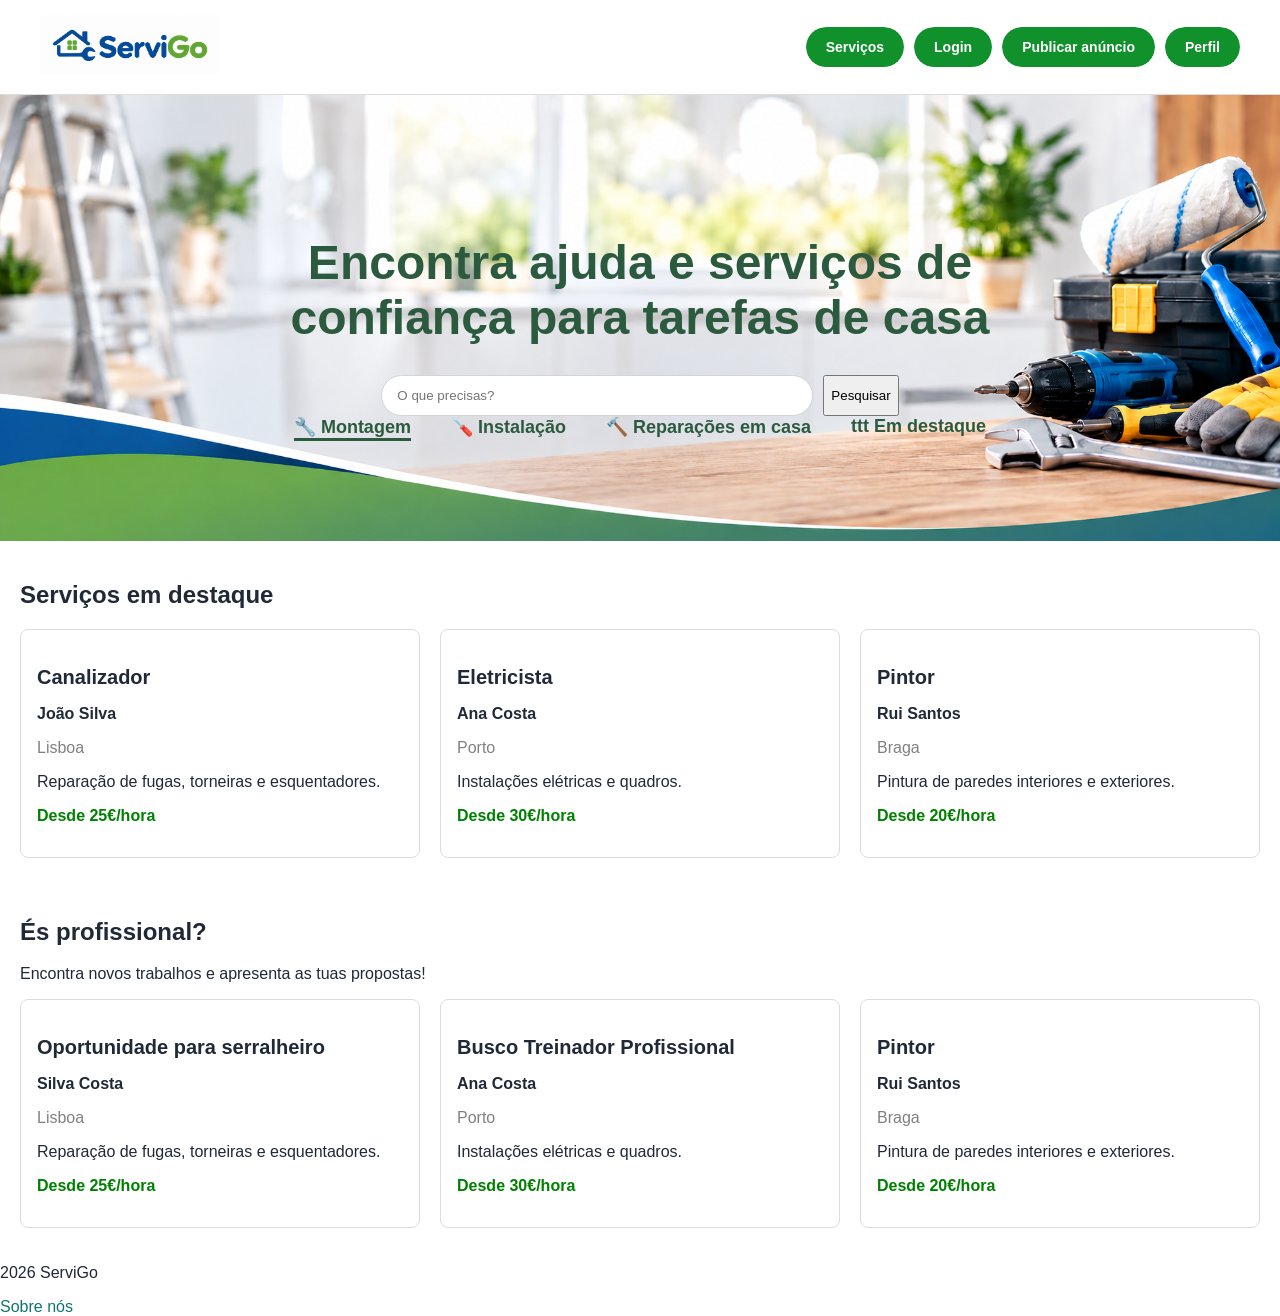
==== index.html @ 2049fc3f "imagem de fundo" ====
<!DOCTYPE html>
<html lang="pt">
<head>
  <meta charset="UTF-8">
  <title>ServiGo</title>
  <link rel="stylesheet" href="style.css"> <!--para ligar 
  o index ao style (pagina onde está salvo o css)-->
  <link rel="stylesheet" href="anunciosStyle.css">
</head>

<body>
  <header>
  <a class="logo" href="index.html">
  <img src="images/logo.png" alt="Logo ServiGo">
  </a>

  <div class="acoes">
    <a class="botao" href="servicos.html">Serviços</a>
    <a class="botao" href="login.html">Login</a>
    <a class="botao" href="publicar_anuncio.html">Publicar anúncio</a>
    <a class="botao" href="perfil.php" >Perfil</a>
  </div>
</header>

    <main>
    <section class="home">
      <h1 class="hero">Encontra ajuda e serviços de confiança para tarefas de casa</h1>
      <form class="pesquisa-hero">
        <input type="text" placeholder="O que precisas?">
        <button type="submit"> Pesquisar</button>
      </form>

      <nav class="categorias">
        <a href="#" class="ativa">
          <span class="icone">🔧</span>
          Montagem
        </a>
        <a href="#">
          <span class="icone">🪛</span>
          Instalação
        </a>
        <a href="#">
          <span class="icone">🔨</span>
          Reparações em casa
        </a>
        <a href="#">
          <span class="icone">ttt</span>
          Em destaque
        </a>
      </nav>
    </section>

    <section class="servicos-destaque">
      <h2>Serviços em destaque</h2>

      <div class="grelha">

        <div class="cartao">
          <h3>Canalizador</h3>
          <p class="profissional">João Silva</p>
          <p class="local">Lisboa</p>
          <p class="descricao">Reparação de fugas, torneiras e esquentadores.</p>
          <p class="preco">Desde 25€/hora</p>
        </div>

        <div class="cartao">
          <h3>Eletricista</h3>
          <p class="profissional">Ana Costa</p>
          <p class="local">Porto</p>
          <p class="descricao">Instalações elétricas e quadros.</p>
          <p class="preco">Desde 30€/hora</p>
        </div>

        <div class="cartao">
          <h3>Pintor</h3>
          <p class="profissional">Rui Santos</p>
          <p class="local">Braga</p>
          <p class="descricao">Pintura de paredes interiores e exteriores.</p>
          <p class="preco">Desde 20€/hora</p>
        </div>

      </div>
    </section>

    <section class="servicos-destaque">
      <h2>És profissional?</h2>
      <p>Encontra novos trabalhos e apresenta as tuas propostas!</p>

      <div class="grelha">

        <div class="cartao">
          <h3>Oportunidade para serralheiro</h3>
          <p class="profissional">Silva Costa</p>
          <p class="local">Lisboa</p>
          <p class="descricao">Reparação de fugas, torneiras e esquentadores.</p>
          <p class="preco">Desde 25€/hora</p>
        </div>

        <div class="cartao">
          <h3>Busco Treinador Profissional</h3>
          <p class="profissional">Ana Costa</p>
          <p class="local">Porto</p>
          <p class="descricao">Instalações elétricas e quadros.</p>
          <p class="preco">Desde 30€/hora</p>
        </div>

        <div class="cartao">
          <h3>Pintor</h3>
          <p class="profissional">Rui Santos</p>
          <p class="local">Braga</p>
          <p class="descricao">Pintura de paredes interiores e exteriores.</p>
          <p class="preco">Desde 20€/hora</p>
        </div>

      </div>
    </section>
  </main>

  <footer>
    <p>2026 ServiGo</p>
    <a href="sobreNos.html">Sobre nós</a>
  </footer>
</body>
</html>
---- style.css ----
body {
  font-family: Arial, sans-serif;
  color: #1f2937;
  margin: 0;
}

a {
  color: #0f766e;
  text-decoration: none;
}

header {
  display: flex;
  align-items: center;
  justify-content: space-between;
  padding: 15px 40px;
  border-bottom: 1px solid #dddddd;
  background-color: white;
}

.logo img{
  width: 180px;
  height: auto;
}

/* Estilo base dos botões */
.botao {
    display: inline-block;
    position: relative;
    overflow: hidden;
    z-index: 1;

    padding: 12px 20px;
    border-radius: 50px;

    color: #ffffff;
    background-color: #f0f3f1;
    border: none;

    font-size: 14px;
    font-weight: 600;
    text-decoration: none;

    transition: color 0.3s ease;
}

/* Camada de fundo do botão */
.botao::after {
    content: "";
    position: absolute;
    inset: 0;

    background-color: #10912c;
    border-radius: 50px;

    z-index: -2;
}

/* Camada que aparece ao passar o rato */
.botao::before {
    content: "";
    position: absolute;
    bottom: 0;
    left: 0;

    width: 0;
    height: 100%;

    background-color: #115e17;
    border-radius: 50px;

    transition: width 0.3s ease;
    z-index: -1;
}

/* Efeito ao passar o rato */
.botao:hover::before {
    width: 100%;
}

.acoes {
    display: flex;
    align-items: center;
    gap: 10px;
}

.servicos {
  padding: 20px;
}

.mapa {
  width: 50%;
  height: 400px;
  border: 1px solid #dddddd;
  align-items: center;
}

.pesquisa input{
  width: 300px;
  padding: 12px 15px;
  border: 1px solid #d1d5db;
  border-radius: 8px;
  font-size: 15px;
}

.hero {
  text-align: center;
  font-size: 48px;
  color: #2c5a3f;
  margin-bottom: 30px;
  max-width: 800px;
  margin-left: auto;
  margin-right: auto;
}

.hero h1{
  font-size: 48px;
  text-align: center;
  color: white;
}

.hero p{
  font-size: 18px;
  color: white;
  text-align: center;
}

.pesquisa-hero {
  display: flex;
  justify-content: center;
  gap: 10px;
}

.pesquisa-hero input{
  width: 400px;
  padding: 12px 15px;
  border: 1px solid #d1d5db;
  border-radius: 30px;
}
.categorias {
  display: flex;
  justify-content: center;
  gap: 40px;
}

.categorias a {
  text-decoration: none;
  color: #2c5a3f;
  font-size: 18px;
  font-weight: bold;
}

.categorias a.ativa {
  border-bottom: 3px solid #2c5a3f;
}

.home {
  background-image: url("images/fundo.png");
  background-size: cover;
  background-position: center;
  padding: 100px 20px;
  text-align: center;
}
---- anunciosStyle.css ----
.servicos-destaque {
  padding: 20px;
}

.grelha {
  display: grid;
  grid-template-columns: repeat(3, 1fr);
  gap: 20px;
  margin-top: 16px;
}

.cartao {
  background-color: white;
  border: 1px solid #dddddd;
  border-radius: 8px;
  padding: 16px;
}

.cartao h3 {
  font-size: 20px;
  margin-bottom: 8px;
}

.profissional {
  font-weight: bold;
}

.local {
  color: gray;
}

.preco {
  color: green;
  font-weight: bold;
}
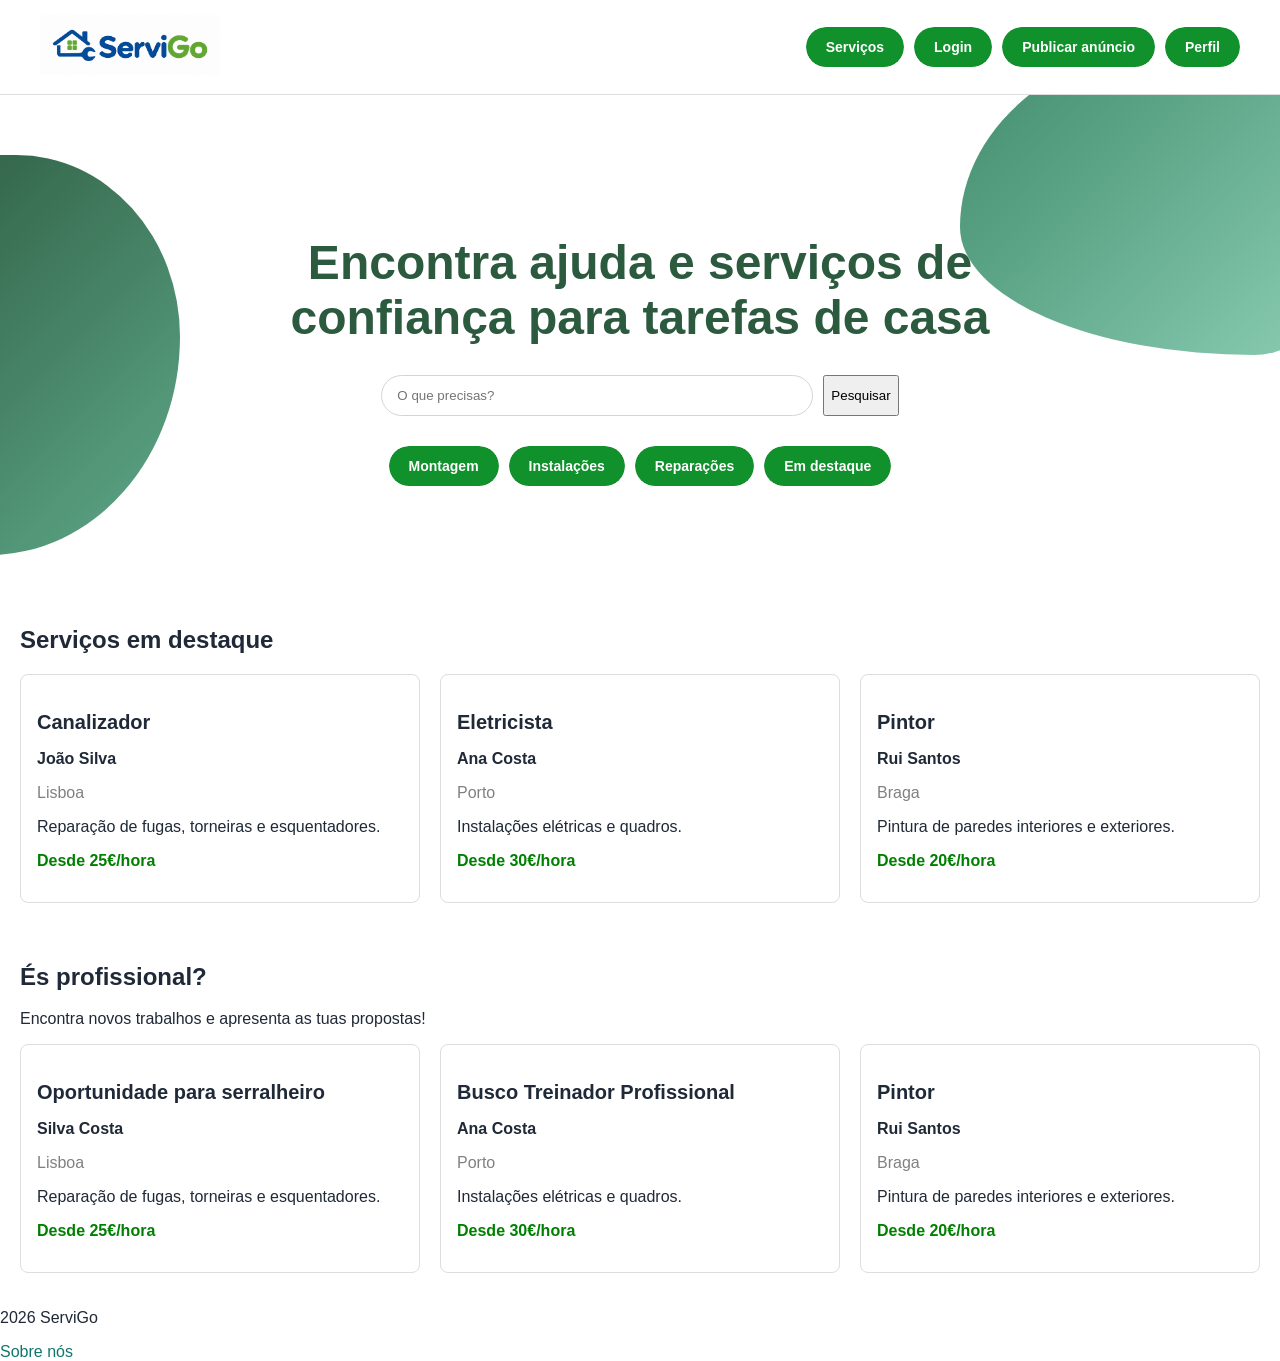
==== commit 062048c5: "alteração do estilo da home" ====
--- a/index.html
+++ b/index.html
@@ -3,8 +3,8 @@
 <head>
   <meta charset="UTF-8">
   <title>ServiGo</title>
-  <link rel="stylesheet" href="style.css"> <!--para ligar 
-  o index ao style (pagina onde está salvo o css)-->
+  <link rel="stylesheet" href="style.css">
+  <link rel="icon" type="image/png" href="images/logo.png">
   <link rel="stylesheet" href="anunciosStyle.css">
 </head>
 
@@ -30,23 +30,11 @@
         <button type="submit"> Pesquisar</button>
       </form>
 
-      <nav class="categorias">
-        <a href="#" class="ativa">
-          <span class="icone">🔧</span>
-          Montagem
-        </a>
-        <a href="#">
-          <span class="icone">🪛</span>
-          Instalação
-        </a>
-        <a href="#">
-          <span class="icone">🔨</span>
-          Reparações em casa
-        </a>
-        <a href="#">
-          <span class="icone">ttt</span>
-          Em destaque
-        </a>
+      <nav class="acoes acoes-hero">
+        <a class="botao" href="">Montagem</a>
+        <a class="botao" href="">Instalações</a>
+        <a class="botao" href="">Reparações</a>
+        <a class="botao" href="" >Em destaque</a>
       </nav>
     </section>
 
--- a/style.css
+++ b/style.css
@@ -155,9 +155,45 @@
 }
 
 .home {
-  background-image: url("images/fundo.png");
-  background-size: cover;
-  background-position: center;
+  position: relative;
+  overflow: hidden;
+  background-color: white;
   padding: 100px 20px;
   text-align: center;
-}+}
+
+/* mancha da esquerda */
+.home::before {
+  content: "";
+  position: absolute;
+  left: -120px;
+  top: 60px;
+  width: 300px;
+  height: 400px;
+  background: linear-gradient(135deg, #2c5a3f, #5fa98a);
+  border-radius: 40% 60% 70% 30% / 40% 50% 60% 50%;
+}
+
+/* mancha da direita */
+.home::after {
+  content: "";
+  position: absolute;
+  right: -100px;
+  top: -60px;
+  width: 420px;
+  height: 320px;
+  background: linear-gradient(135deg, #3f8a6a, #8fd1b8);
+  border-radius: 60% 40% 30% 70% / 60% 30% 70% 40%;
+}
+
+/* o texto e os botões ficam por cima das manchas */
+.home > * {
+  position: relative;
+  z-index: 1;
+}
+
+.acoes-hero {
+  justify-content: center;
+  margin-top: 30px;
+}
+
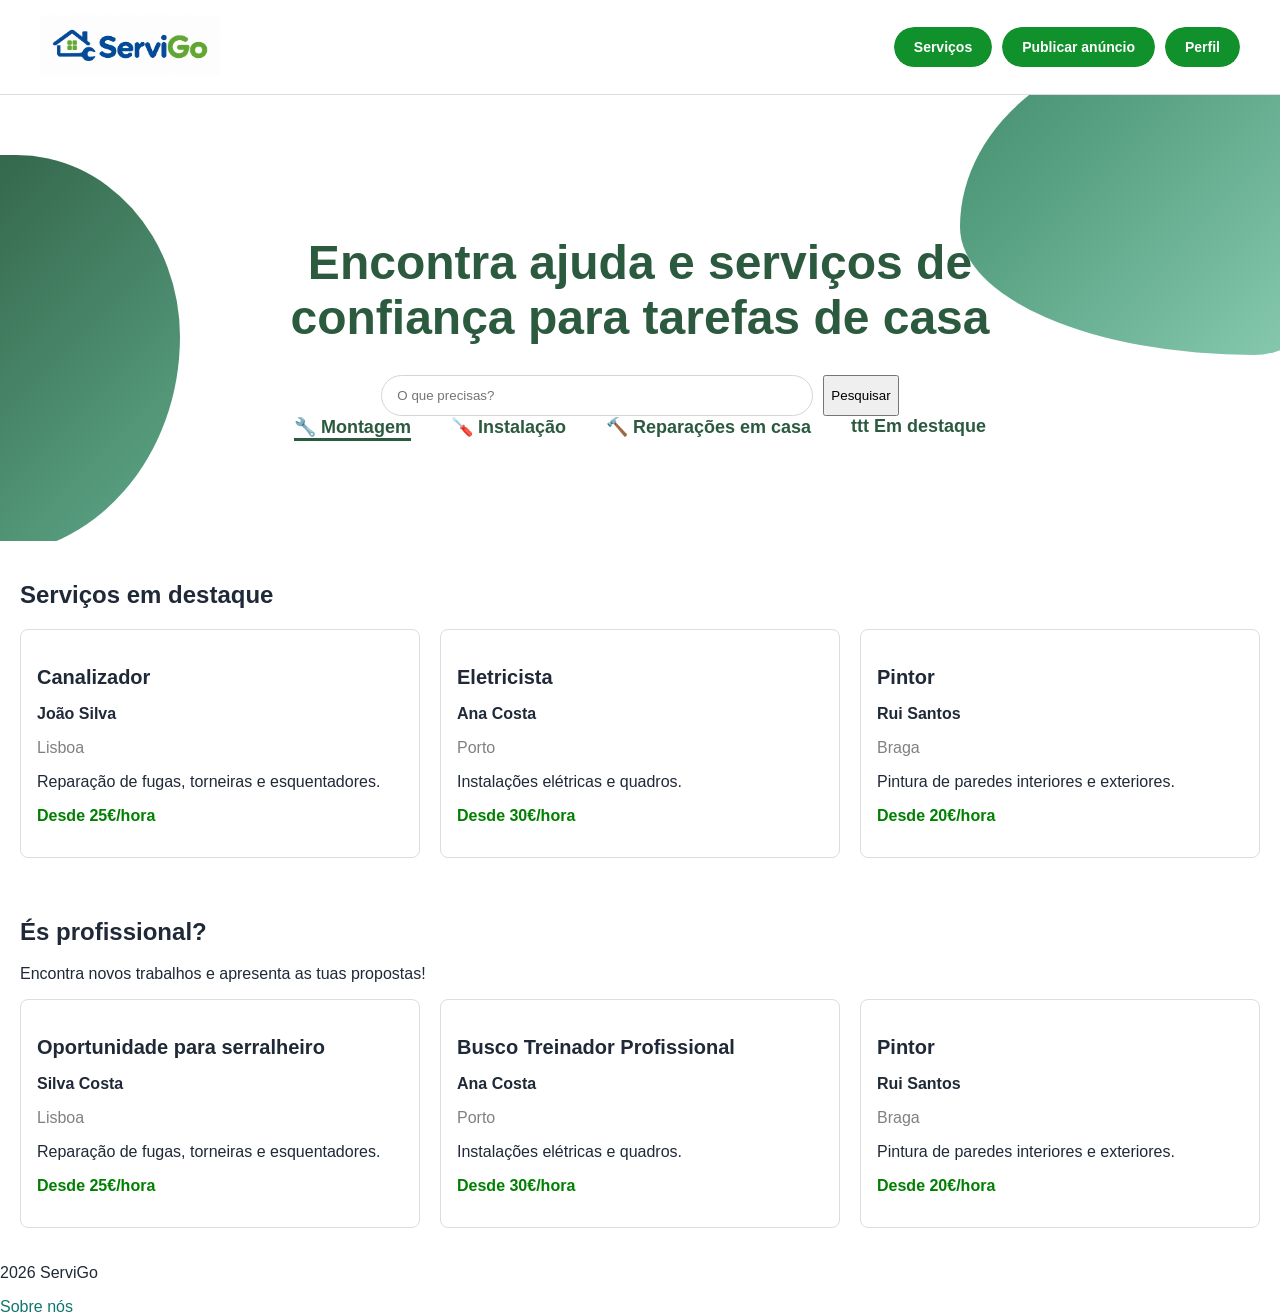
==== commit 6bf314a4: "novo login em php" ====
--- a/index.html
+++ b/index.html
@@ -3,8 +3,8 @@
 <head>
   <meta charset="UTF-8">
   <title>ServiGo</title>
-  <link rel="stylesheet" href="style.css">
-  <link rel="icon" type="image/png" href="images/logo.png">
+  <link rel="stylesheet" href="style.css"> <!--para ligar 
+  o index ao style (pagina onde está salvo o css)-->
   <link rel="stylesheet" href="anunciosStyle.css">
 </head>
 
@@ -16,7 +16,6 @@
 
   <div class="acoes">
     <a class="botao" href="servicos.html">Serviços</a>
-    <a class="botao" href="login.html">Login</a>
     <a class="botao" href="publicar_anuncio.html">Publicar anúncio</a>
     <a class="botao" href="perfil.php" >Perfil</a>
   </div>
@@ -30,11 +29,23 @@
         <button type="submit"> Pesquisar</button>
       </form>
 
-      <nav class="acoes acoes-hero">
-        <a class="botao" href="">Montagem</a>
-        <a class="botao" href="">Instalações</a>
-        <a class="botao" href="">Reparações</a>
-        <a class="botao" href="" >Em destaque</a>
+      <nav class="categorias">
+        <a href="#" class="ativa">
+          <span class="icone">🔧</span>
+          Montagem
+        </a>
+        <a href="#">
+          <span class="icone">🪛</span>
+          Instalação
+        </a>
+        <a href="#">
+          <span class="icone">🔨</span>
+          Reparações em casa
+        </a>
+        <a href="#">
+          <span class="icone">ttt</span>
+          Em destaque
+        </a>
       </nav>
     </section>
 
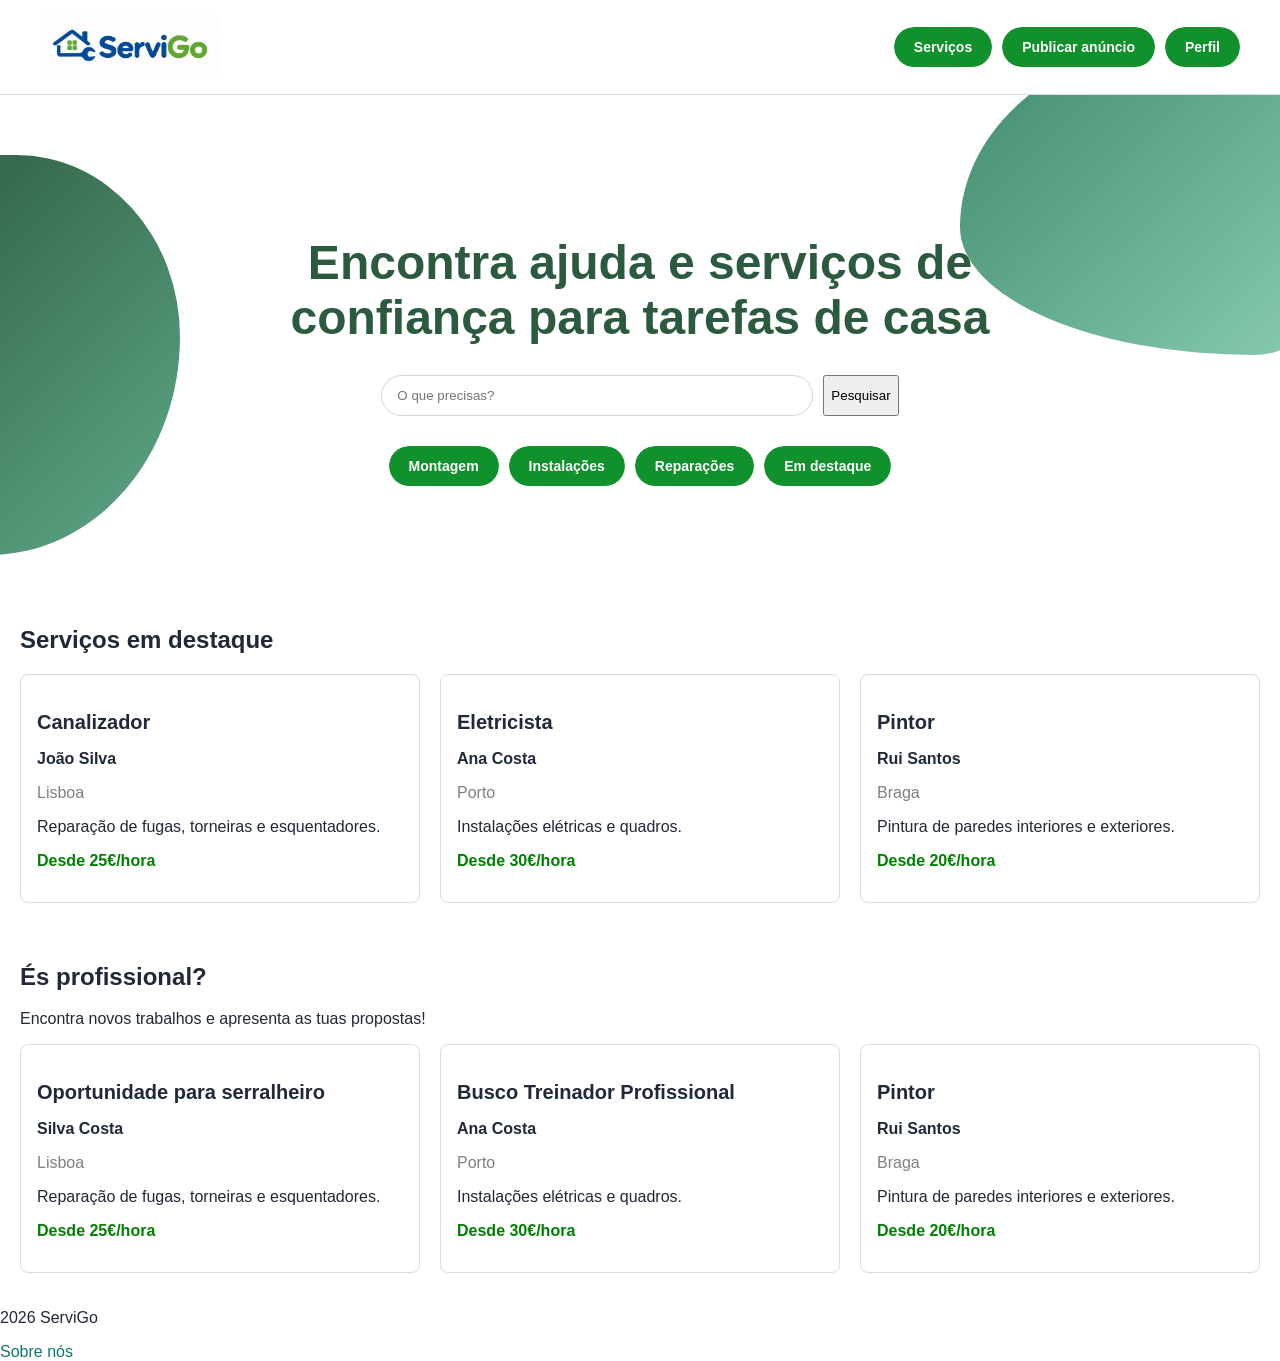
==== commit 2e8d8547: "Merge branch 'main' of https://github.com/GoncaloCruz65/ServiGo into tirar" ====
--- a/index.html
+++ b/index.html
@@ -3,8 +3,8 @@
 <head>
   <meta charset="UTF-8">
   <title>ServiGo</title>
-  <link rel="stylesheet" href="style.css"> <!--para ligar 
-  o index ao style (pagina onde está salvo o css)-->
+  <link rel="stylesheet" href="style.css">
+  <link rel="icon" type="image/png" href="images/tab.png">
   <link rel="stylesheet" href="anunciosStyle.css">
 </head>
 
@@ -29,23 +29,11 @@
         <button type="submit"> Pesquisar</button>
       </form>
 
-      <nav class="categorias">
-        <a href="#" class="ativa">
-          <span class="icone">🔧</span>
-          Montagem
-        </a>
-        <a href="#">
-          <span class="icone">🪛</span>
-          Instalação
-        </a>
-        <a href="#">
-          <span class="icone">🔨</span>
-          Reparações em casa
-        </a>
-        <a href="#">
-          <span class="icone">ttt</span>
-          Em destaque
-        </a>
+      <nav class="acoes acoes-hero">
+        <a class="botao" href="">Montagem</a>
+        <a class="botao" href="">Instalações</a>
+        <a class="botao" href="">Reparações</a>
+        <a class="botao" href="" >Em destaque</a>
       </nav>
     </section>
 
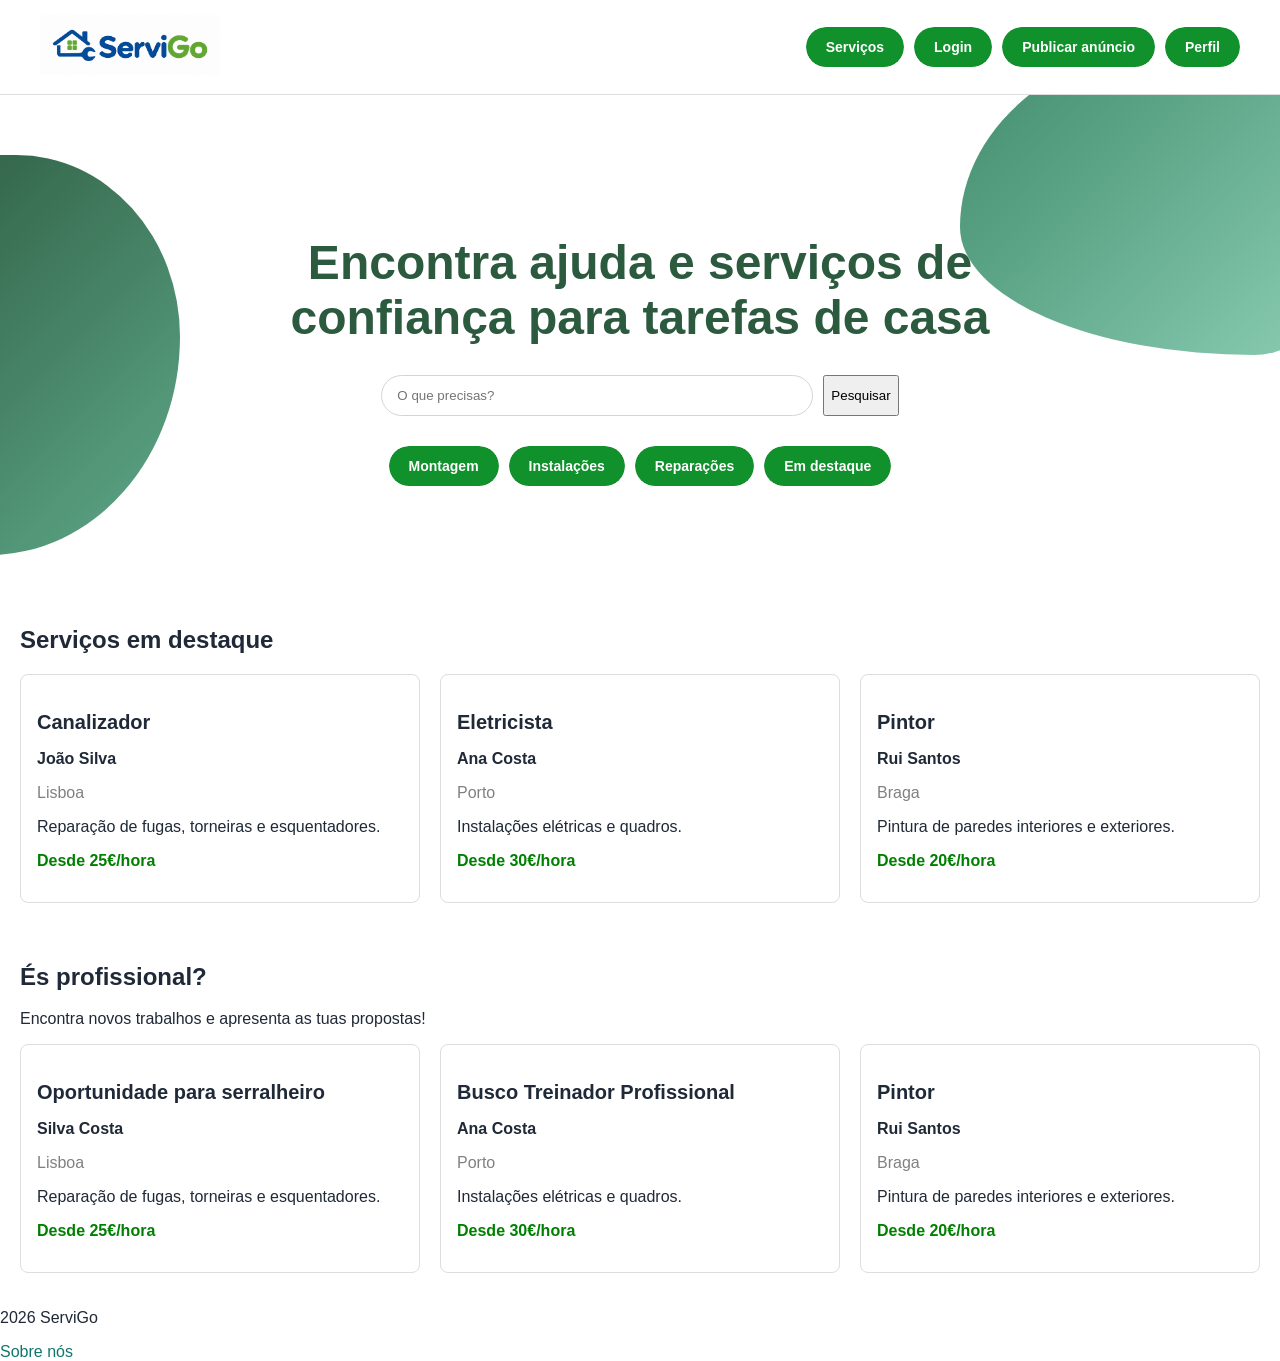
==== commit d9f56373: "Add viewport meta tag for responsive design" ====
--- a/index.html
+++ b/index.html
@@ -2,6 +2,7 @@
 <html lang="pt">
 <head>
   <meta charset="UTF-8">
+  <meta name="viewport" content="width=device-width, initial-scale=1.0">
   <title>ServiGo</title>
   <link rel="stylesheet" href="style.css">
   <link rel="icon" type="image/png" href="images/tab.png">
@@ -16,6 +17,7 @@
 
   <div class="acoes">
     <a class="botao" href="servicos.html">Serviços</a>
+    <a class="botao" href="login.php">Login</a>
     <a class="botao" href="publicar_anuncio.html">Publicar anúncio</a>
     <a class="botao" href="perfil.php" >Perfil</a>
   </div>
--- a/style.css
+++ b/style.css
@@ -197,3 +197,58 @@
   margin-top: 30px;
 }
 
+/* Adaptação da barra de navegação para telemóveis */
+@media (max-width: 768px) {
+
+    header,
+    .acoes {
+        flex-direction: column;
+        width: 100%;
+        gap: 12px;
+    }
+
+}
+
+/* Adaptação para dispositivos móveis */
+@media (max-width: 768px) {
+
+    /* Barra de navegação */
+    header {
+        flex-wrap: wrap;
+        padding: 15px;
+        gap: 15px;
+    }
+
+    .acoes {
+        flex-wrap: wrap;
+        justify-content: center;
+        gap: 8px;
+    }
+
+    /* Título principal */
+    .hero,
+    .hero h1 {
+        font-size: 28px;
+    }
+
+    .hero p {
+        font-size: 16px;
+    }
+
+    /* Campo de pesquisa */
+    .pesquisa-hero {
+        flex-direction: column;
+        align-items: center;
+    }
+
+    .pesquisa-hero input {
+        width: 90%;
+        box-sizing: border-box;
+    }
+
+    /* Categorias */
+    .categorias {
+        flex-wrap: wrap;
+        gap: 15px;
+    }
+}
